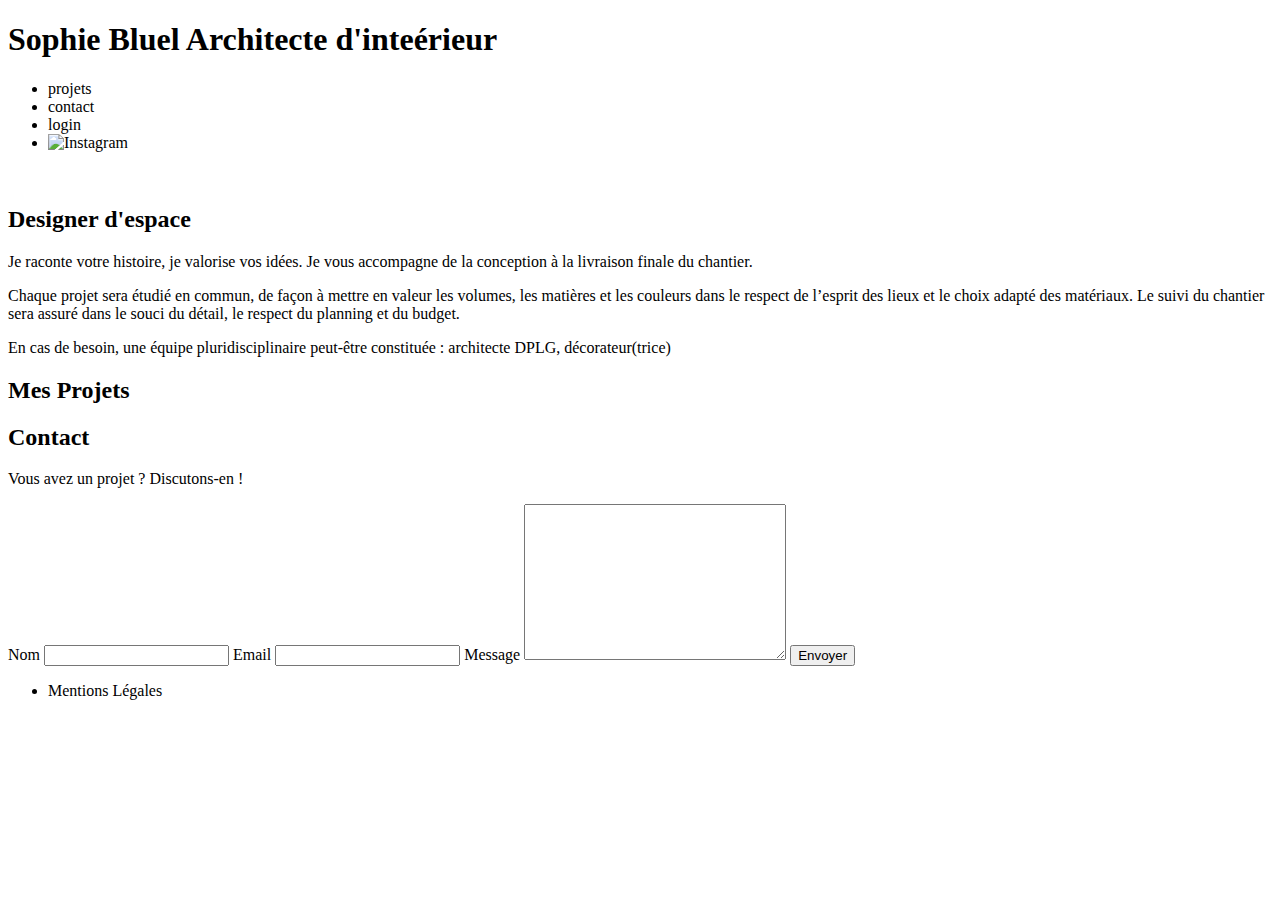
==== FrontEnd/index.html @ d59e8a3e "feat(index-getAllWorks):add-API-request-allWorks" ====
<!DOCTYPE html>
<html lang="fr">
  <head>
    <meta charset="UTF-8" />
    <title>Sophie Bluel - Architecte d'intérieur</title>
    <meta name="viewport" content="width=device-width, initial-scale=1.0" />
    <link rel="preconnect" href="https://fonts.googleapis.com" />
    <link rel="preconnect" href="https://fonts.gstatic.com" crossorigin />
    <link
      href="https://fonts.googleapis.com/css2?family=Syne:wght@700;800&family=Work+Sans&display=swap"
      rel="stylesheet"
    />
    <meta name="description" content="" />
    <link rel="stylesheet" href="./assets/style.css" />
  </head>
  <body>
    <header>
      <h1>Sophie Bluel <span>Architecte d'inteérieur</span></h1>
      <nav>
        <ul>
          <li>projets</li>
          <li>contact</li>
          <li>login</li>
          <li><img src="./assets/icons/instagram.png" alt="Instagram" /></li>
        </ul>
      </nav>
    </header>
    <main>
      <section id="introduction">
        <figure>
          <img src="./assets/images/sophie-bluel.png" alt="" />
        </figure>
        <article>
          <h2>Designer d'espace</h2>
          <p>
            Je raconte votre histoire, je valorise vos idées. Je vous accompagne
            de la conception à la livraison finale du chantier.
          </p>
          <p>
            Chaque projet sera étudié en commun, de façon à mettre en valeur les
            volumes, les matières et les couleurs dans le respect de l’esprit
            des lieux et le choix adapté des matériaux. Le suivi du chantier
            sera assuré dans le souci du détail, le respect du planning et du
            budget.
          </p>
          <p>
            En cas de besoin, une équipe pluridisciplinaire peut-être constituée
            : architecte DPLG, décorateur(trice)
          </p>
        </article>
      </section>
      <section id="portfolio">
        <h2>Mes Projets</h2>
        <div class="gallery"></div>
      </section>
      <section id="contact">
        <h2>Contact</h2>
        <p>Vous avez un projet ? Discutons-en !</p>
        <form action="#" method="post">
          <label for="name">Nom</label>
          <input type="text" name="name" id="name" />
          <label for="email">Email</label>
          <input type="email" name="email" id="email" />
          <label for="message">Message</label>
          <textarea name="message" id="message" cols="30" rows="10"></textarea>
          <input type="submit" value="Envoyer" />
        </form>
      </section>
    </main>

    <footer>
      <nav>
        <ul>
          <li>Mentions Légales</li>
        </ul>
      </nav>
    </footer>
    <script src="./scripts/getAllWorks.js"></script>
  </body>
</html>
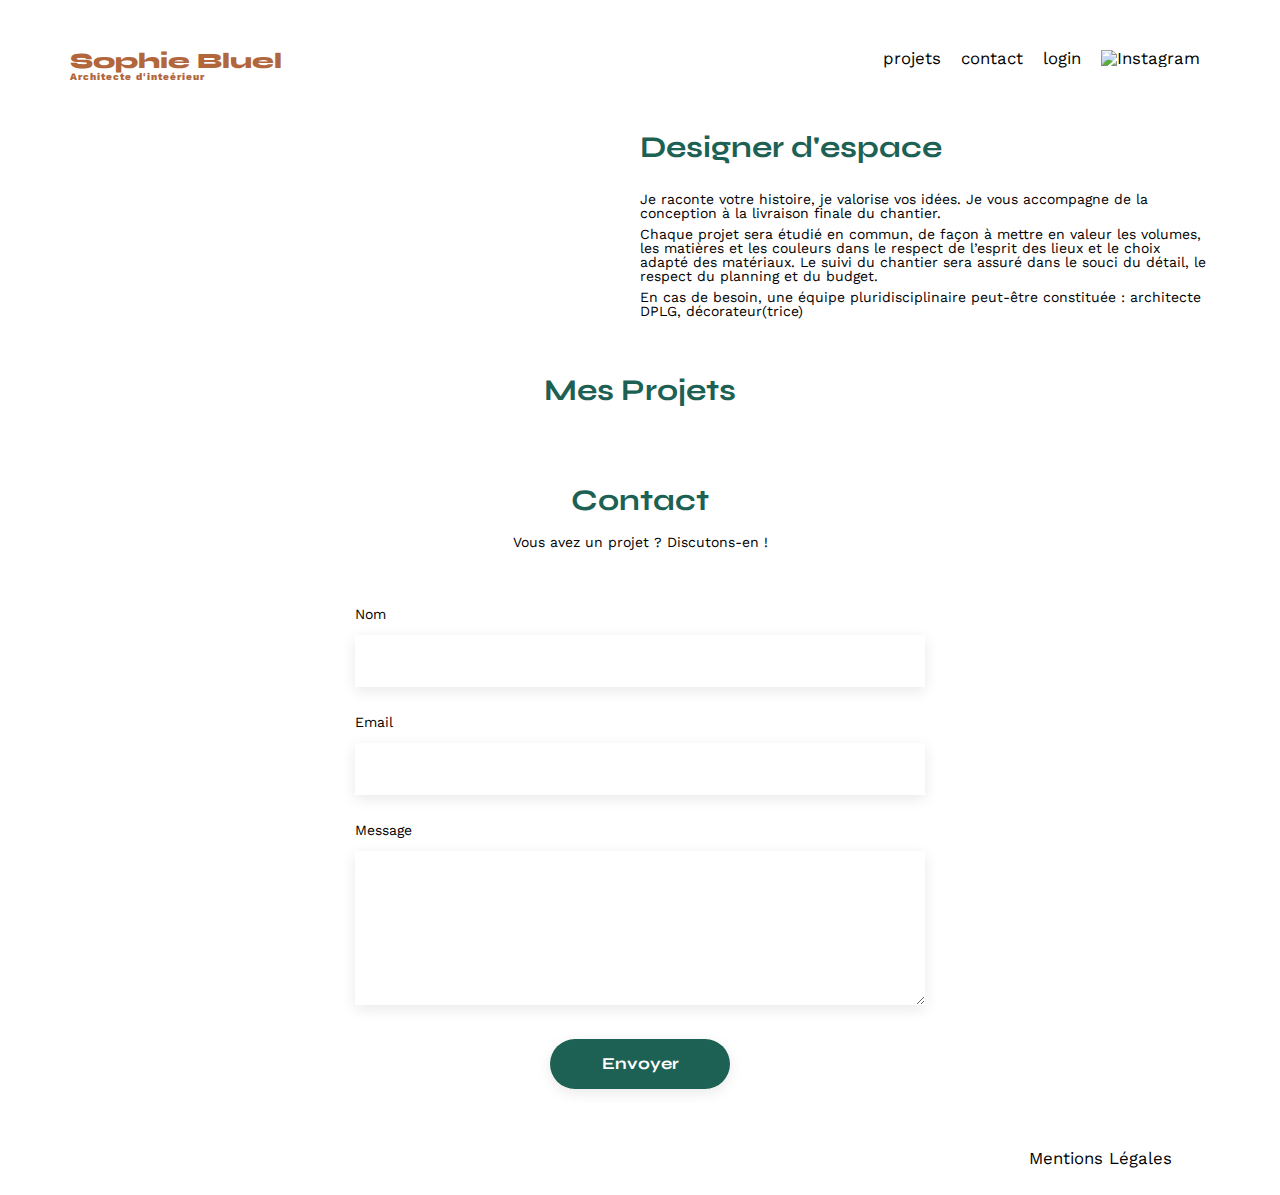
==== commit 1d414ccf: "feat(style-index-getAllWorks-main-setFiltersWorks):add-filters-Works-Btn" ====
--- a/FrontEnd/index.html
+++ b/FrontEnd/index.html
@@ -51,6 +51,11 @@
       </section>
       <section id="portfolio">
         <h2>Mes Projets</h2>
+
+        <!-- création du conteneur des boutons des filtres -->
+        <div class="filters_container"></div>
+
+        <!-- Galerie vidée pour être rempli en Javascript -->
         <div class="gallery"></div>
       </section>
       <section id="contact">
@@ -76,5 +81,7 @@
       </nav>
     </footer>
     <script src="./scripts/getAllWorks.js"></script>
+    <script src="./scripts/setFiltersWorks.js"></script>
+    <script src="./scripts/main.js"></script>
   </body>
 </html>
--- a/FrontEnd/assets/style.css
+++ b/FrontEnd/assets/style.css
@@ -0,0 +1,293 @@
+/* http://meyerweb.com/eric/tools/css/reset/
+   v2.0 | 20110126
+   License: none (public domain)
+*/
+
+html,
+body,
+div,
+span,
+applet,
+object,
+iframe,
+h1,
+h2,
+h3,
+h4,
+h5,
+h6,
+p,
+blockquote,
+pre,
+a,
+abbr,
+acronym,
+address,
+big,
+cite,
+code,
+del,
+dfn,
+em,
+img,
+ins,
+kbd,
+q,
+s,
+samp,
+small,
+strike,
+strong,
+sub,
+sup,
+tt,
+var,
+b,
+u,
+i,
+center,
+dl,
+dt,
+dd,
+ol,
+ul,
+li,
+fieldset,
+form,
+label,
+legend,
+table,
+caption,
+tbody,
+tfoot,
+thead,
+tr,
+th,
+td,
+article,
+aside,
+canvas,
+details,
+embed,
+figure,
+figcaption,
+footer,
+header,
+hgroup,
+menu,
+nav,
+output,
+ruby,
+section,
+summary,
+time,
+mark,
+audio,
+video {
+  margin: 0;
+  padding: 0;
+  border: 0;
+  font-size: 100%;
+  font: inherit;
+  vertical-align: baseline;
+}
+/* HTML5 display-role reset for older browsers */
+article,
+aside,
+details,
+figcaption,
+figure,
+footer,
+header,
+hgroup,
+menu,
+nav,
+section {
+  display: block;
+}
+body {
+  line-height: 1;
+}
+ol,
+ul {
+  list-style: none;
+}
+blockquote,
+q {
+  quotes: none;
+}
+blockquote:before,
+blockquote:after,
+q:before,
+q:after {
+  content: "";
+  content: none;
+}
+table {
+  border-collapse: collapse;
+  border-spacing: 0;
+}
+/** end reset css**/
+body {
+  max-width: 1140px;
+  margin: auto;
+  font-family: "Work Sans";
+  font-size: 14px;
+}
+header {
+  display: flex;
+  justify-content: space-between;
+  margin: 50px 0;
+}
+section {
+  margin: 50px 0;
+}
+
+h1 {
+  display: flex;
+  flex-direction: column;
+  font-family: "Syne";
+  font-size: 22px;
+  font-weight: 800;
+  color: #b1663c;
+}
+
+h1 > span {
+  font-family: "Work Sans";
+  font-size: 10px;
+  letter-spacing: 0.1em;
+}
+
+h2 {
+  font-family: "Syne";
+  font-weight: 700;
+  font-size: 30px;
+  color: #1d6154;
+}
+nav ul {
+  display: flex;
+  align-items: center;
+  list-style-type: none;
+}
+nav li {
+  padding: 0 10px;
+  font-size: 1.2em;
+}
+
+li:hover {
+  color: #b1663c;
+}
+#introduction {
+  display: flex;
+  align-items: center;
+}
+#introduction figure {
+  flex: 1;
+}
+#introduction img {
+  display: block;
+  margin: auto;
+  width: 80%;
+}
+
+#introduction article {
+  flex: 1;
+}
+#introduction h2 {
+  margin-bottom: 1em;
+}
+
+#introduction p {
+  margin-bottom: 0.5em;
+}
+#portfolio h2 {
+  text-align: center;
+  margin-bottom: 1em;
+}
+
+/* ajout css boutons filtre */
+#portfolio .filters_container {
+  text-align: center;
+}
+#portfolio input {
+  padding: 0 20px;
+  width: fit-content;
+  min-width: 100px;
+  margin: 2em 10px;
+  border: solid 1px #1d6154;
+  color: #1d6154;
+  background-color: transparent;
+}
+#portfolio input:hover {
+  cursor: pointer;
+  padding: 0 20px;
+  width: fit-content;
+  min-width: 100px;
+  margin: 2em 10px;
+  box-shadow: 0px 4px 14px rgba(0, 0, 0, 0.2);
+}
+#portfolio .BtnFilterActive {
+  border: none;
+  color: white;
+  background-color: #1d6154;
+}
+
+.gallery {
+  width: 100%;
+  display: grid;
+  grid-template-columns: 1fr 1fr 1fr;
+  grid-column-gap: 20px;
+  grid-row-gap: 20px;
+}
+
+.gallery img {
+  width: 100%;
+}
+#contact {
+  width: 50%;
+  margin: auto;
+}
+#contact > * {
+  text-align: center;
+}
+#contact h2 {
+  margin-bottom: 20px;
+}
+#contact form {
+  text-align: left;
+  margin-top: 30px;
+  display: flex;
+  flex-direction: column;
+}
+
+.filters_container input,
+#contact input {
+  height: 50px;
+  font-size: 1.2em;
+  border: none;
+  box-shadow: 0px 4px 14px rgba(0, 0, 0, 0.09);
+}
+#contact label {
+  margin: 2em 0 1em 0;
+}
+#contact textarea {
+  border: none;
+  box-shadow: 0px 4px 14px rgba(0, 0, 0, 0.09);
+}
+
+input[type="submit"] {
+  font-family: "Syne";
+  font-weight: 700;
+  color: white;
+  background-color: #1d6154;
+  margin: 2em auto;
+  width: 180px;
+  text-align: center;
+  border-radius: 60px;
+}
+
+footer nav ul {
+  display: flex;
+  justify-content: flex-end;
+  margin: 2em;
+}
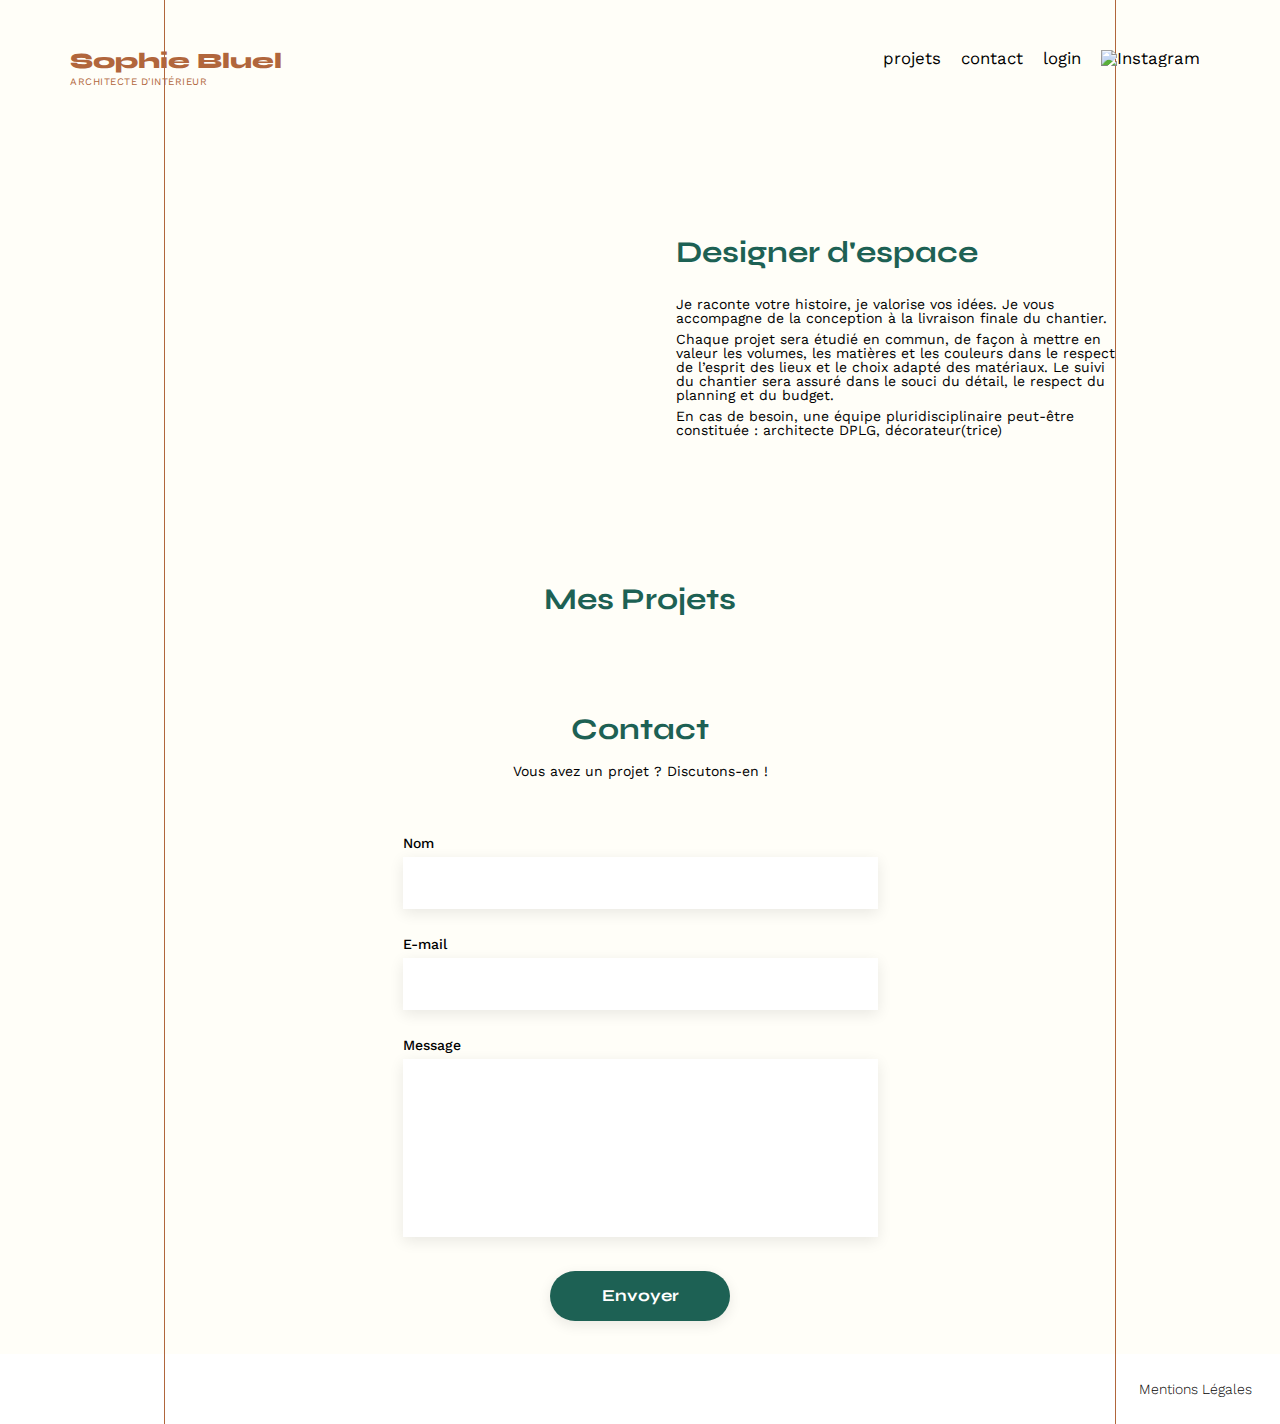
==== commit 79c5a8c2: "feat(all):add-7-1-scss_add-login.html" ====
--- a/FrontEnd/index.html
+++ b/FrontEnd/index.html
@@ -11,16 +11,16 @@
       rel="stylesheet"
     />
     <meta name="description" content="" />
-    <link rel="stylesheet" href="./assets/style.css" />
+    <link rel="stylesheet" href="./sass/main.css" />
   </head>
   <body>
     <header>
-      <h1>Sophie Bluel <span>Architecte d'inteérieur</span></h1>
+      <h1>Sophie Bluel <span>Architecte d'intérieur</span></h1>
       <nav>
         <ul>
-          <li>projets</li>
-          <li>contact</li>
-          <li>login</li>
+          <li><a href="#portfolio">projets</a></li>
+          <li><a href="#contact">contact</a></li>
+          <li><a href="./pages/login.html">login</a></li>
           <li><img src="./assets/icons/instagram.png" alt="Instagram" /></li>
         </ul>
       </nav>
@@ -64,7 +64,7 @@
         <form action="#" method="post">
           <label for="name">Nom</label>
           <input type="text" name="name" id="name" />
-          <label for="email">Email</label>
+          <label for="email">E-mail</label>
           <input type="email" name="email" id="email" />
           <label for="message">Message</label>
           <textarea name="message" id="message" cols="30" rows="10"></textarea>
--- a/FrontEnd/sass/main.css
+++ b/FrontEnd/sass/main.css
@@ -0,0 +1,413 @@
+/* http://meyerweb.com/eric/tools/css/reset/
+   v2.0 | 20110126
+   License: none (public domain)
+*/
+html,
+body,
+div,
+span,
+applet,
+object,
+iframe,
+h1,
+h2,
+h3,
+h4,
+h5,
+h6,
+p,
+blockquote,
+pre,
+a,
+abbr,
+acronym,
+address,
+big,
+cite,
+code,
+del,
+dfn,
+em,
+img,
+ins,
+kbd,
+q,
+s,
+samp,
+small,
+strike,
+strong,
+sub,
+sup,
+tt,
+var,
+b,
+u,
+i,
+center,
+dl,
+dt,
+dd,
+ol,
+ul,
+li,
+fieldset,
+form,
+label,
+legend,
+table,
+caption,
+tbody,
+tfoot,
+thead,
+tr,
+th,
+td,
+article,
+aside,
+canvas,
+details,
+embed,
+figure,
+figcaption,
+footer,
+header,
+hgroup,
+menu,
+nav,
+output,
+ruby,
+section,
+summary,
+time,
+mark,
+audio,
+video {
+  margin: 0;
+  padding: 0;
+  border: 0;
+  font-size: 100%;
+  font: inherit;
+  vertical-align: baseline;
+}
+
+/* HTML5 display-role reset for older browsers */
+article,
+aside,
+details,
+figcaption,
+figure,
+footer,
+header,
+hgroup,
+menu,
+nav,
+section {
+  display: block;
+}
+
+body {
+  line-height: 1;
+}
+
+ol,
+ul {
+  list-style: none;
+}
+
+blockquote,
+q {
+  quotes: none;
+}
+
+blockquote:before,
+blockquote:after,
+q:before,
+q:after {
+  content: "";
+  content: none;
+}
+
+table {
+  border-collapse: collapse;
+  border-spacing: 0;
+}
+
+section {
+  margin: 50px 0;
+}
+
+h2 {
+  font-family: "Syne";
+  font-weight: 700;
+  font-size: 30px;
+  color: #1d6154;
+}
+
+html {
+  scroll-behavior: smooth;
+  background: white;
+}
+
+/** end reset css**/
+input[type=submit] {
+  text-align: center;
+  font-family: "Syne";
+  font-weight: 700;
+  font-size: 1.2em;
+  color: white;
+  background-color: #1d6154;
+  margin: 2em auto;
+  width: 180px;
+  height: 50px;
+  border-radius: 60px;
+  border: none;
+  box-shadow: 0px 4px 14px rgba(0, 0, 0, 0.09);
+}
+input[type=submit]:hover {
+  cursor: pointer;
+  box-shadow: 0px 4px 14px rgba(0, 0, 0, 0.2);
+}
+
+#portfolio input {
+  font-size: 1em;
+  padding: 0 20px;
+  width: -moz-fit-content;
+  width: fit-content;
+  height: 37px;
+  min-width: 100px;
+  margin: 2em 10px;
+  border: solid 1px #1d6154;
+  color: #1d6154;
+  background-color: transparent;
+}
+#portfolio input:hover {
+  padding: 0 20px;
+  width: -moz-fit-content;
+  width: fit-content;
+  min-width: 100px;
+  margin: 2em 10px;
+}
+
+#portfolio .BtnFilterActive {
+  border: none;
+  color: white;
+  background-color: #1d6154;
+}
+
+#login input[type=submit] {
+  font-size: 1em;
+  height: auto;
+  padding: 10px;
+}
+
+body {
+  max-width: 1440px;
+  min-height: 100vh;
+  font-family: "Work Sans";
+  font-size: 14px;
+  margin: auto;
+  display: flex;
+  flex-direction: column;
+  align-items: center;
+  position: relative;
+  z-index: -2;
+  background: #fffef8;
+  box-shadow: 0px 4px 14px rgba(0, 0, 0, 0.09);
+}
+body::before {
+  content: "";
+  height: 100%;
+  max-width: 950px;
+  width: 90%;
+  border-left: 1px solid #b1663c;
+  border-Right: 1px solid #b1663c;
+  position: absolute;
+  z-index: -1;
+}
+
+header {
+  display: flex;
+  justify-content: space-between;
+  margin: auto;
+  max-width: 1140px;
+  width: 100%;
+  margin-top: 50px;
+  margin-bottom: 100px;
+}
+header h1 {
+  display: flex;
+  flex-direction: column;
+  font-family: "Syne";
+  font-size: 22px;
+  font-weight: 800;
+  color: #b1663c;
+}
+header h1 > span {
+  font-family: "Work Sans";
+  font-size: 10px;
+  font-weight: 400;
+  letter-spacing: 0.5px;
+  text-transform: uppercase;
+  margin-top: 5px;
+}
+header nav ul {
+  display: flex;
+  align-items: center;
+  list-style-type: none;
+}
+header nav ul li {
+  padding: 0 10px;
+  font-size: 1.2em;
+}
+header nav ul a {
+  text-decoration: none;
+  color: inherit;
+}
+header nav ul a:hover {
+  color: #b1663c;
+}
+
+#nav-Activited-Link {
+  color: black;
+  font-weight: 900;
+}
+
+main {
+  max-width: 950px;
+  width: 90%;
+}
+
+#introduction {
+  display: flex;
+  align-items: center;
+  margin-bottom: 140px;
+}
+
+#introduction figure {
+  flex: 1;
+  margin-right: 72px;
+}
+
+#introduction img {
+  display: block;
+  max-width: 474px;
+}
+
+#introduction article {
+  flex: 1;
+}
+
+#introduction h2 {
+  margin-bottom: 1em;
+}
+
+#introduction p {
+  margin-bottom: 0.5em;
+}
+
+/* ajout css boutons filtre */
+#portfolio .filters_container {
+  text-align: center;
+  margin-bottom: 50px;
+}
+
+#portfolio h2 {
+  text-align: center;
+  margin-bottom: 1em;
+}
+
+.gallery {
+  width: 100%;
+  display: grid;
+  grid-template-columns: 1fr 1fr 1fr;
+  grid-column-gap: 20px;
+  grid-row-gap: 20px;
+}
+
+.gallery img {
+  width: 100%;
+}
+
+#contact {
+  width: 50%;
+  margin: auto;
+  margin-bottom: 70px;
+}
+#contact > * {
+  text-align: center;
+}
+#contact h2 {
+  margin-bottom: 20px;
+}
+#contact input[type=text], #contact input[type=email], #contact textarea {
+  height: 50px;
+  box-shadow: 0px 4px 14px rgba(0, 0, 0, 0.09);
+  border: none;
+}
+#contact input[type=text]:focus, #contact input[type=email]:focus, #contact textarea:focus {
+  outline: solid 1px #b1663c;
+}
+#contact form {
+  text-align: left;
+  margin-top: 30px;
+  display: flex;
+  flex-direction: column;
+}
+#contact label {
+  margin: 2em 0 0.5em 0;
+  font-weight: 500;
+}
+#contact textarea {
+  height: 174px;
+  resize: none;
+}
+
+footer {
+  max-width: 1440px;
+  width: 100%;
+  background: white;
+  position: absolute;
+  bottom: 0;
+  z-index: -2;
+}
+
+footer nav ul {
+  margin: 2em;
+  display: flex;
+  justify-content: flex-end;
+  font-weight: 300;
+}
+
+#login {
+  width: 50%;
+  margin: auto;
+  margin-bottom: 70px;
+}
+#login > * {
+  text-align: center;
+}
+#login a {
+  text-align: center;
+}
+#login h2 {
+  margin-bottom: 20px;
+}
+#login input[type=email], #login input[type=password] {
+  height: 50px;
+  box-shadow: 0px 4px 14px rgba(0, 0, 0, 0.09);
+  border: none;
+}
+#login input[type=email]:focus, #login input[type=password]:focus {
+  outline: solid 1px #b1663c;
+}
+#login form {
+  text-align: left;
+  margin-top: 30px;
+  display: flex;
+  flex-direction: column;
+}
+#login label {
+  margin: 2em 0 0.5em 0;
+  font-weight: 500;
+}/*# sourceMappingURL=main.css.map */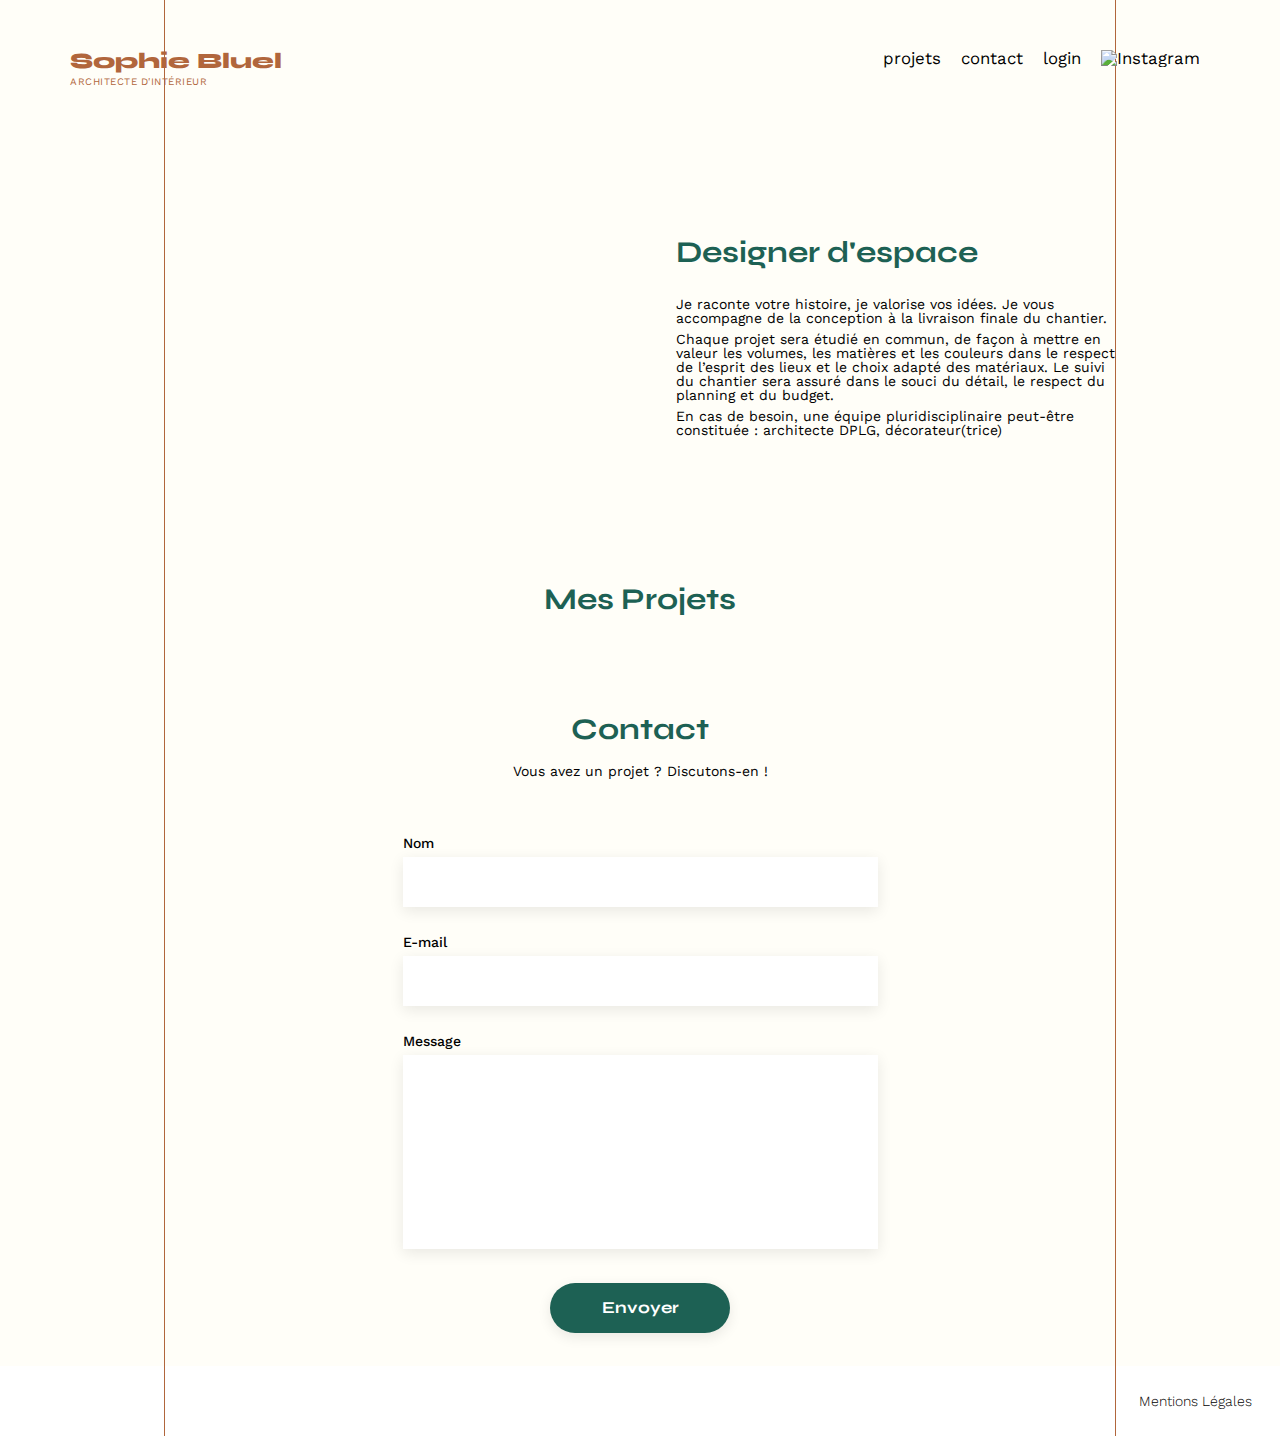
==== commit bd72f070: "feat(all):add-login-logout" ====
--- a/FrontEnd/index.html
+++ b/FrontEnd/index.html
@@ -6,6 +6,10 @@
     <meta name="viewport" content="width=device-width, initial-scale=1.0" />
     <link rel="preconnect" href="https://fonts.googleapis.com" />
     <link rel="preconnect" href="https://fonts.gstatic.com" crossorigin />
+    <script
+      src="https://kit.fontawesome.com/945991a66c.js"
+      crossorigin="anonymous"
+    ></script>
     <link
       href="https://fonts.googleapis.com/css2?family=Syne:wght@700;800&family=Work+Sans&display=swap"
       rel="stylesheet"
@@ -14,13 +18,18 @@
     <link rel="stylesheet" href="./sass/main.css" />
   </head>
   <body>
-    <header>
+    <div class="banner_edit_mode">
+      <i class="fa-solid fa-pen-to-square"> <span>Mode édition</span></i>
+    </div>
+    <header class="header">
       <h1>Sophie Bluel <span>Architecte d'intérieur</span></h1>
       <nav>
         <ul>
           <li><a href="#portfolio">projets</a></li>
           <li><a href="#contact">contact</a></li>
-          <li><a href="./pages/login.html">login</a></li>
+          <li>
+            <a href="./pages/login.html" class="nav_login_logout">login</a>
+          </li>
           <li><img src="./assets/icons/instagram.png" alt="Instagram" /></li>
         </ul>
       </nav>
@@ -50,7 +59,12 @@
         </article>
       </section>
       <section id="portfolio">
-        <h2>Mes Projets</h2>
+        <div class="portfolio_container">
+          <h2>Mes Projets</h2>
+          <div class="update_projects update_projects_hidden">
+            <i class="fa-solid fa-pen-to-square"> <span>modifier</span></i>
+          </div>
+        </div>
 
         <!-- création du conteneur des boutons des filtres -->
         <div class="filters_container"></div>
@@ -61,7 +75,7 @@
       <section id="contact">
         <h2>Contact</h2>
         <p>Vous avez un projet ? Discutons-en !</p>
-        <form action="#" method="post">
+        <form action="" method="">
           <label for="name">Nom</label>
           <input type="text" name="name" id="name" />
           <label for="email">E-mail</label>
@@ -80,6 +94,7 @@
         </ul>
       </nav>
     </footer>
+    <script src="./scripts/homepage_edit_mode.js"></script>
     <script src="./scripts/getAllWorks.js"></script>
     <script src="./scripts/setFiltersWorks.js"></script>
     <script src="./scripts/main.js"></script>
--- a/FrontEnd/sass/main.css
+++ b/FrontEnd/sass/main.css
@@ -165,6 +165,8 @@
   box-shadow: 0px 4px 14px rgba(0, 0, 0, 0.09);
 }
 input[type=submit]:hover {
+  background-color: #0e2f28;
+  color: white;
   cursor: pointer;
   box-shadow: 0px 4px 14px rgba(0, 0, 0, 0.2);
 }
@@ -176,17 +178,16 @@
   width: fit-content;
   height: 37px;
   min-width: 100px;
-  margin: 2em 10px;
+  margin: 0 10px;
   border: solid 1px #1d6154;
   color: #1d6154;
   background-color: transparent;
 }
 #portfolio input:hover {
-  padding: 0 20px;
-  width: -moz-fit-content;
-  width: fit-content;
-  min-width: 100px;
-  margin: 2em 10px;
+  background-color: #0e2f28;
+  color: white;
+  cursor: pointer;
+  box-shadow: 0px 4px 14px rgba(0, 0, 0, 0.2);
 }
 
 #portfolio .BtnFilterActive {
@@ -199,6 +200,10 @@
   font-size: 1em;
   height: auto;
   padding: 10px;
+}
+
+.login_error_message {
+  color: red;
 }
 
 body {
@@ -226,6 +231,26 @@
   z-index: -1;
 }
 
+.banner_edit_mode {
+  z-index: -2;
+  color: white;
+  display: flex;
+  align-items: center;
+  justify-content: center;
+  height: 60px;
+  max-width: 1440px;
+  width: 100%;
+  background: black;
+}
+.banner_edit_mode span {
+  font-family: "Work Sans";
+  font-weight: 400;
+}
+
+.banner_edit_mode_hidden {
+  display: none;
+}
+
 header {
   display: flex;
   justify-content: space-between;
@@ -309,12 +334,37 @@
 /* ajout css boutons filtre */
 #portfolio .filters_container {
   text-align: center;
+}
+
+.filters_container_hidden {
+  display: none;
+}
+
+#portfolio h2 {
+  text-align: center;
   margin-bottom: 50px;
 }
 
-#portfolio h2 {
-  text-align: center;
-  margin-bottom: 1em;
+.portfolio_container {
+  position: relative;
+}
+
+.update_projects {
+  cursor: pointer;
+  position: absolute;
+  top: 10px;
+  left: calc(50% + 125px);
+}
+.update_projects span {
+  font-family: "Work Sans";
+  font-weight: 400;
+}
+.update_projects:hover {
+  color: #b1663c;
+}
+
+.update_projects_hidden {
+  display: none;
 }
 
 .gallery {
@@ -323,6 +373,7 @@
   grid-template-columns: 1fr 1fr 1fr;
   grid-column-gap: 20px;
   grid-row-gap: 20px;
+  margin-top: 50px;
 }
 
 .gallery img {
@@ -341,6 +392,8 @@
   margin-bottom: 20px;
 }
 #contact input[type=text], #contact input[type=email], #contact textarea {
+  padding: 0 15px;
+  font-family: "Work Sans";
   height: 50px;
   box-shadow: 0px 4px 14px rgba(0, 0, 0, 0.09);
   border: none;
@@ -359,6 +412,7 @@
   font-weight: 500;
 }
 #contact textarea {
+  padding: 10px;
   height: 174px;
   resize: none;
 }
@@ -378,6 +432,10 @@
   justify-content: flex-end;
   font-weight: 300;
 }
+footer nav ul li:hover {
+  cursor: pointer;
+  color: #b1663c;
+}
 
 #login {
   width: 50%;
@@ -389,14 +447,20 @@
 }
 #login a {
   text-align: center;
+  color: black;
+}
+#login a:hover {
+  color: #b1663c;
 }
 #login h2 {
   margin-bottom: 20px;
 }
 #login input[type=email], #login input[type=password] {
+  padding: 0 15px;
   height: 50px;
   box-shadow: 0px 4px 14px rgba(0, 0, 0, 0.09);
   border: none;
+  font-family: "Work Sans";
 }
 #login input[type=email]:focus, #login input[type=password]:focus {
   outline: solid 1px #b1663c;
@@ -410,4 +474,7 @@
 #login label {
   margin: 2em 0 0.5em 0;
   font-weight: 500;
+}
+#login p {
+  color: red;
 }/*# sourceMappingURL=main.css.map */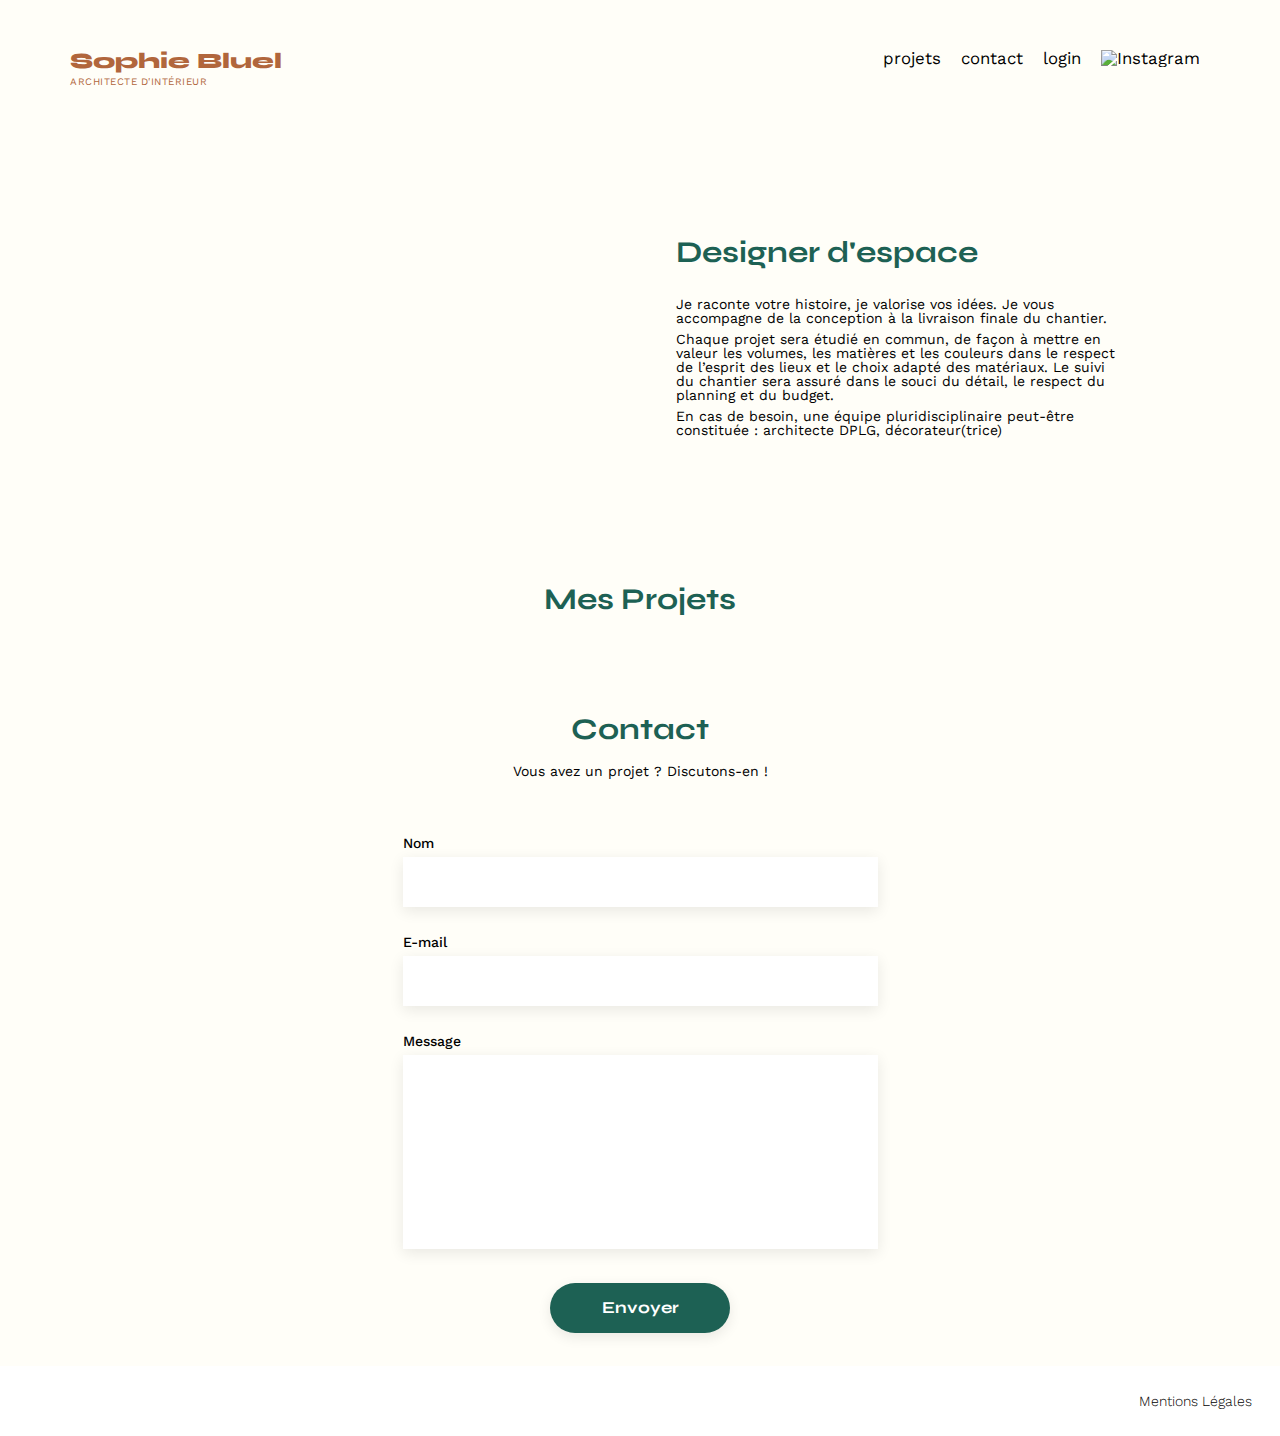
==== commit f89f47ce: "Doc:Add_comments" ====
--- a/FrontEnd/index.html
+++ b/FrontEnd/index.html
@@ -17,10 +17,76 @@
     <meta name="description" content="" />
     <link rel="stylesheet" href="./sass/main.css" />
   </head>
-  <body>
+  <body id="body">
+    <!-- --------------- blur Modal ---------------------------- -->
+    <div class="backdropFilter hidden"></div>
+
+    <!-- --------------- Modal ---------------------------- -->
+    <div class="modal-create-delete-works hidden">
+      <nav class="modal-create-delete-works__header">
+        <i class="fa-solid fa-arrow-left arrow-left-modal hidden"></i>
+        <i class="fa-solid fa-xmark cross-modal"></i>
+      </nav>
+
+      <!-- --------------- Modal section delete ---------------------------- -->
+      <section class="modal-create-delete-works__body-delete">
+        <h2>Galerie photo</h2>
+        <div class="delete-works-thumbnails-container"></div>
+        <div class="modal__line"></div>
+        <input type="submit" value="Ajouter une photo" class="btn-add-works" />
+      </section>
+
+      <!-- --------------- Modal section create ---------------------------- -->
+      <section class="modal-create-delete-works__body-create hidden">
+        <h2>Ajout photo</h2>
+        <form action="#" id="form-create">
+          <div class="msg-work-send"></div>
+          <!-- input img -->
+          <label for="input-img" class="drop-zone-img">
+            <img src="" alt="" class="thumbnailInputImg hidden" />
+            <div class="drop-zone-content">
+              <i class="fa-regular fa-image"></i>
+              <span class="btn-add-img">+ Ajouter photo</span>
+              <span>jpg, png : 4mo max</span>
+            </div>
+          </label>
+          <div class="img-warning"></div>
+          <input
+            type="file"
+            accept="image/png, image/jpeg"
+            id="input-img"
+            hidden
+          />
+          <!-- input title -->
+          <div class="add-img-titre">
+            <label for="title">Titre<span class="title-warning"></span></label>
+            <input
+              type="text"
+              id="input-title"
+              placeholder="Choisir un titre"
+            />
+          </div>
+          <!-- input category -->
+          <div class="add-img-category">
+            <label for="category-select"
+              >Catégorie<span class="category-warning"></span
+            ></label>
+            <select name="category" id="category-select">
+              <option value="">Choisir une catégorie</option>
+            </select>
+          </div>
+        </form>
+        <div class="modal__line"></div>
+        <input type="submit" value="Valider" class="btn-add-works-validate" />
+      </section>
+    </div>
+
+    <!-- --------------- banner edit mode ---------------------------- -->
     <div class="banner_edit_mode">
       <i class="fa-solid fa-pen-to-square"> <span>Mode édition</span></i>
     </div>
+
+    <!-- --------------- header ---------------------------- -->
     <header class="header">
       <h1>Sophie Bluel <span>Architecte d'intérieur</span></h1>
       <nav>
@@ -34,7 +100,9 @@
         </ul>
       </nav>
     </header>
+    <!-- --------------- main ---------------------------- -->
     <main>
+      <!-- --------------- section introduction ---------------------------- -->
       <section id="introduction">
         <figure>
           <img src="./assets/images/sophie-bluel.png" alt="" />
@@ -58,6 +126,7 @@
           </p>
         </article>
       </section>
+      <!-- --------------- section portfolio ---------------------------- -->
       <section id="portfolio">
         <div class="portfolio_container">
           <h2>Mes Projets</h2>
@@ -72,10 +141,11 @@
         <!-- Galerie vidée pour être rempli en Javascript -->
         <div class="gallery"></div>
       </section>
+      <!-- --------------- section contact ---------------------------- -->
       <section id="contact">
         <h2>Contact</h2>
         <p>Vous avez un projet ? Discutons-en !</p>
-        <form action="" method="">
+        <form action="#contact">
           <label for="name">Nom</label>
           <input type="text" name="name" id="name" />
           <label for="email">E-mail</label>
@@ -87,6 +157,7 @@
       </section>
     </main>
 
+    <!-- --------------- footer ---------------------------- -->
     <footer>
       <nav>
         <ul>
@@ -94,9 +165,15 @@
         </ul>
       </nav>
     </footer>
+
+    <!-- --------------- scripts ---------------------------- -->
+    <script src="./scripts/getAllWorks.js"></script>
+    <script src="./scripts/getAllCategory.js"></script>
     <script src="./scripts/homepage_edit_mode.js"></script>
-    <script src="./scripts/getAllWorks.js"></script>
     <script src="./scripts/setFiltersWorks.js"></script>
-    <script src="./scripts/main.js"></script>
+    <script src="./scripts/deleteWork.js"></script>
+    <script src="./scripts/createWork.js"></script>
+    <script src="./scripts/modal_create_delete.js"></script>
+    <script src="./scripts/index.js"></script>
   </body>
 </html>
--- a/FrontEnd/sass/main.css
+++ b/FrontEnd/sass/main.css
@@ -150,6 +150,211 @@
 }
 
 /** end reset css**/
+.hidden {
+  display: none;
+}
+
+.backdropFilter {
+  position: absolute;
+  width: calc(100vw - 17px);
+  height: 100%;
+  background-color: rgba(255, 255, 255, 0.4);
+  -webkit-backdrop-filter: blur(1px) brightness(0.5);
+          backdrop-filter: blur(1px) brightness(0.5);
+}
+
+.modal-create-delete-works {
+  z-index: 10;
+  position: fixed;
+  top: 50vh;
+  transform: translateY(-50%);
+  width: 630px;
+  border-radius: 10px;
+  box-shadow: 0px 4px 14px rgba(0, 0, 0, 0.09);
+  background: white;
+  text-align: center;
+  /* ------------------- body delete ------------------- */
+  /* ------------------- body create ------------------- */
+}
+.modal-create-delete-works__header {
+  display: flex;
+  justify-content: space-between;
+  padding: 26px 30px 13px;
+  font-size: 1.5em;
+}
+.modal-create-delete-works__header .cross-modal {
+  margin-left: auto;
+}
+.modal-create-delete-works__body-delete {
+  margin: 0;
+}
+.modal-create-delete-works__body-delete h2 {
+  margin-bottom: 46px;
+}
+.modal-create-delete-works__body-delete .delete-works-thumbnails-container {
+  margin: auto;
+  width: 420px;
+  display: grid;
+  grid-template-columns: 1fr 1fr 1fr 1fr 1fr;
+  grid-auto-rows: 1fr;
+  grid-column-gap: 6px;
+  grid-row-gap: 30px;
+  align-content: center;
+  margin-bottom: 65px;
+}
+.modal-create-delete-works__body-delete .delete-works-thumbnails-container figure {
+  position: relative;
+}
+.modal-create-delete-works__body-delete .delete-works-thumbnails-container figure:hover {
+  cursor: pointer;
+}
+.modal-create-delete-works__body-delete .delete-works-thumbnails-container figure img {
+  width: 100%;
+  height: 100%;
+  -o-object-fit: cover;
+     object-fit: cover;
+}
+.modal-create-delete-works__body-delete .delete-works-thumbnails-container figure .icon_delete {
+  position: absolute;
+  right: 5px;
+  top: 5px;
+  width: 17px;
+  height: 17px;
+  background: black;
+  border-radius: 5px;
+}
+.modal-create-delete-works__body-delete .delete-works-thumbnails-container figure .icon_delete i {
+  position: relative;
+  top: 0.5px;
+  color: white;
+  font-size: 0.7em;
+}
+.modal-create-delete-works__body-delete .btn-add-works {
+  margin-bottom: 45px;
+}
+.modal-create-delete-works__body-create {
+  text-align: center;
+  margin: 0;
+}
+.modal-create-delete-works__body-create h2 {
+  margin-bottom: 46px;
+  font-size: 26px;
+  font-weight: 400;
+}
+.modal-create-delete-works__body-create form {
+  display: flex;
+  flex-direction: column;
+  justify-content: space-between;
+  margin: auto;
+  width: 420px;
+  height: 420px;
+  margin-bottom: 45px;
+}
+.modal-create-delete-works__body-create form .msg-work-send {
+  color: green;
+  font-weight: 600;
+}
+.modal-create-delete-works__body-create form .drop-zone-img {
+  width: 100%;
+  height: 169px;
+  border-radius: 10px;
+  -webkit-user-select: none;
+     -moz-user-select: none;
+          user-select: none;
+  background: #e8f1f6;
+}
+.modal-create-delete-works__body-create form .drop-zone-img .thumbnailInputImg {
+  height: 100%;
+}
+.modal-create-delete-works__body-create form .drop-zone-img:hover {
+  cursor: pointer;
+  box-shadow: 0px 4px 14px rgba(0, 0, 0, 0.05);
+}
+.modal-create-delete-works__body-create form .drop-zone-img i {
+  margin-top: 20px;
+  font-size: 70px;
+  margin-bottom: 10px;
+  color: #CBD6DC;
+}
+.modal-create-delete-works__body-create form .drop-zone-img .btn-add-img {
+  width: 173px;
+  height: 36px;
+  border-radius: 50px;
+  background: #CBD6DC;
+  color: #306685;
+  font-weight: 500;
+  font-size: 1em;
+  display: flex;
+  justify-content: center;
+  align-items: center;
+  margin: auto;
+  margin-bottom: 7px;
+}
+.modal-create-delete-works__body-create form .drop-zone-img .btn-add-file + p {
+  color: #444;
+  font-size: 10px;
+  font-weight: 400;
+  margin-bottom: 19px;
+}
+.modal-create-delete-works__body-create form .add-img-category,
+.modal-create-delete-works__body-create form .add-img-titre {
+  display: grid;
+  width: 100%;
+  text-align: left;
+  color: #3D3D3D;
+  font-size: 1em;
+  font-weight: 500;
+}
+.modal-create-delete-works__body-create form .add-img-category label,
+.modal-create-delete-works__body-create form .add-img-titre label {
+  padding-bottom: 10px;
+}
+.modal-create-delete-works__body-create form .add-img-category input,
+.modal-create-delete-works__body-create form .add-img-category select,
+.modal-create-delete-works__body-create form .add-img-titre input,
+.modal-create-delete-works__body-create form .add-img-titre select {
+  height: 50px;
+  padding: 0px 10px;
+  box-shadow: 0px 4px 14px 0px rgba(0, 0, 0, 0.09);
+  border: none;
+}
+.modal-create-delete-works__body-create form .add-img-category input:hover,
+.modal-create-delete-works__body-create form .add-img-category select:hover,
+.modal-create-delete-works__body-create form .add-img-titre input:hover,
+.modal-create-delete-works__body-create form .add-img-titre select:hover {
+  box-shadow: 0px 4px 14px rgba(0, 0, 0, 0.15);
+}
+.modal-create-delete-works__body-create form .add-img-category input:focus,
+.modal-create-delete-works__body-create form .add-img-category select:focus,
+.modal-create-delete-works__body-create form .add-img-titre input:focus,
+.modal-create-delete-works__body-create form .add-img-titre select:focus {
+  outline: solid 1px #CBD6DC;
+}
+.modal-create-delete-works__body-create form .add-img-category select,
+.modal-create-delete-works__body-create form .add-img-titre select {
+  cursor: pointer;
+}
+.modal-create-delete-works__body-create form .img-warning,
+.modal-create-delete-works__body-create form .title-warning,
+.modal-create-delete-works__body-create form .category-warning {
+  margin-left: 1rem;
+  color: red;
+}
+.modal-create-delete-works__body-create .btn-add-works-validate {
+  background: #a7a7a7;
+  width: 237px;
+  height: 36px;
+  border-radius: 60px;
+  font-size: 14px;
+  font-weight: 700;
+}
+.modal-create-delete-works .modal__line {
+  width: 420px;
+  height: 1px;
+  background: #B3B3B3;
+  margin: auto;
+}
+
 input[type=submit] {
   text-align: center;
   font-family: "Syne";
@@ -163,6 +368,7 @@
   border-radius: 60px;
   border: none;
   box-shadow: 0px 4px 14px rgba(0, 0, 0, 0.09);
+  transition: background-color 0.2s;
 }
 input[type=submit]:hover {
   background-color: #0e2f28;
@@ -182,6 +388,7 @@
   border: solid 1px #1d6154;
   color: #1d6154;
   background-color: transparent;
+  transition: background-color 0.2s;
 }
 #portfolio input:hover {
   background-color: #0e2f28;
@@ -219,16 +426,6 @@
   z-index: -2;
   background: #fffef8;
   box-shadow: 0px 4px 14px rgba(0, 0, 0, 0.09);
-}
-body::before {
-  content: "";
-  height: 100%;
-  max-width: 950px;
-  width: 90%;
-  border-left: 1px solid #b1663c;
-  border-Right: 1px solid #b1663c;
-  position: absolute;
-  z-index: -1;
 }
 
 .banner_edit_mode {
@@ -371,6 +568,7 @@
   width: 100%;
   display: grid;
   grid-template-columns: 1fr 1fr 1fr;
+  grid-auto-rows: 1fr;
   grid-column-gap: 20px;
   grid-row-gap: 20px;
   margin-top: 50px;
@@ -378,6 +576,9 @@
 
 .gallery img {
   width: 100%;
+  height: 100%;
+  -o-object-fit: cover;
+     object-fit: cover;
 }
 
 #contact {
@@ -475,6 +676,9 @@
   margin: 2em 0 0.5em 0;
   font-weight: 500;
 }
-#login p {
+#login .login_error_message {
   color: red;
+  position: absolute;
+  left: 50%;
+  transform: translateX(-50%);
 }/*# sourceMappingURL=main.css.map */